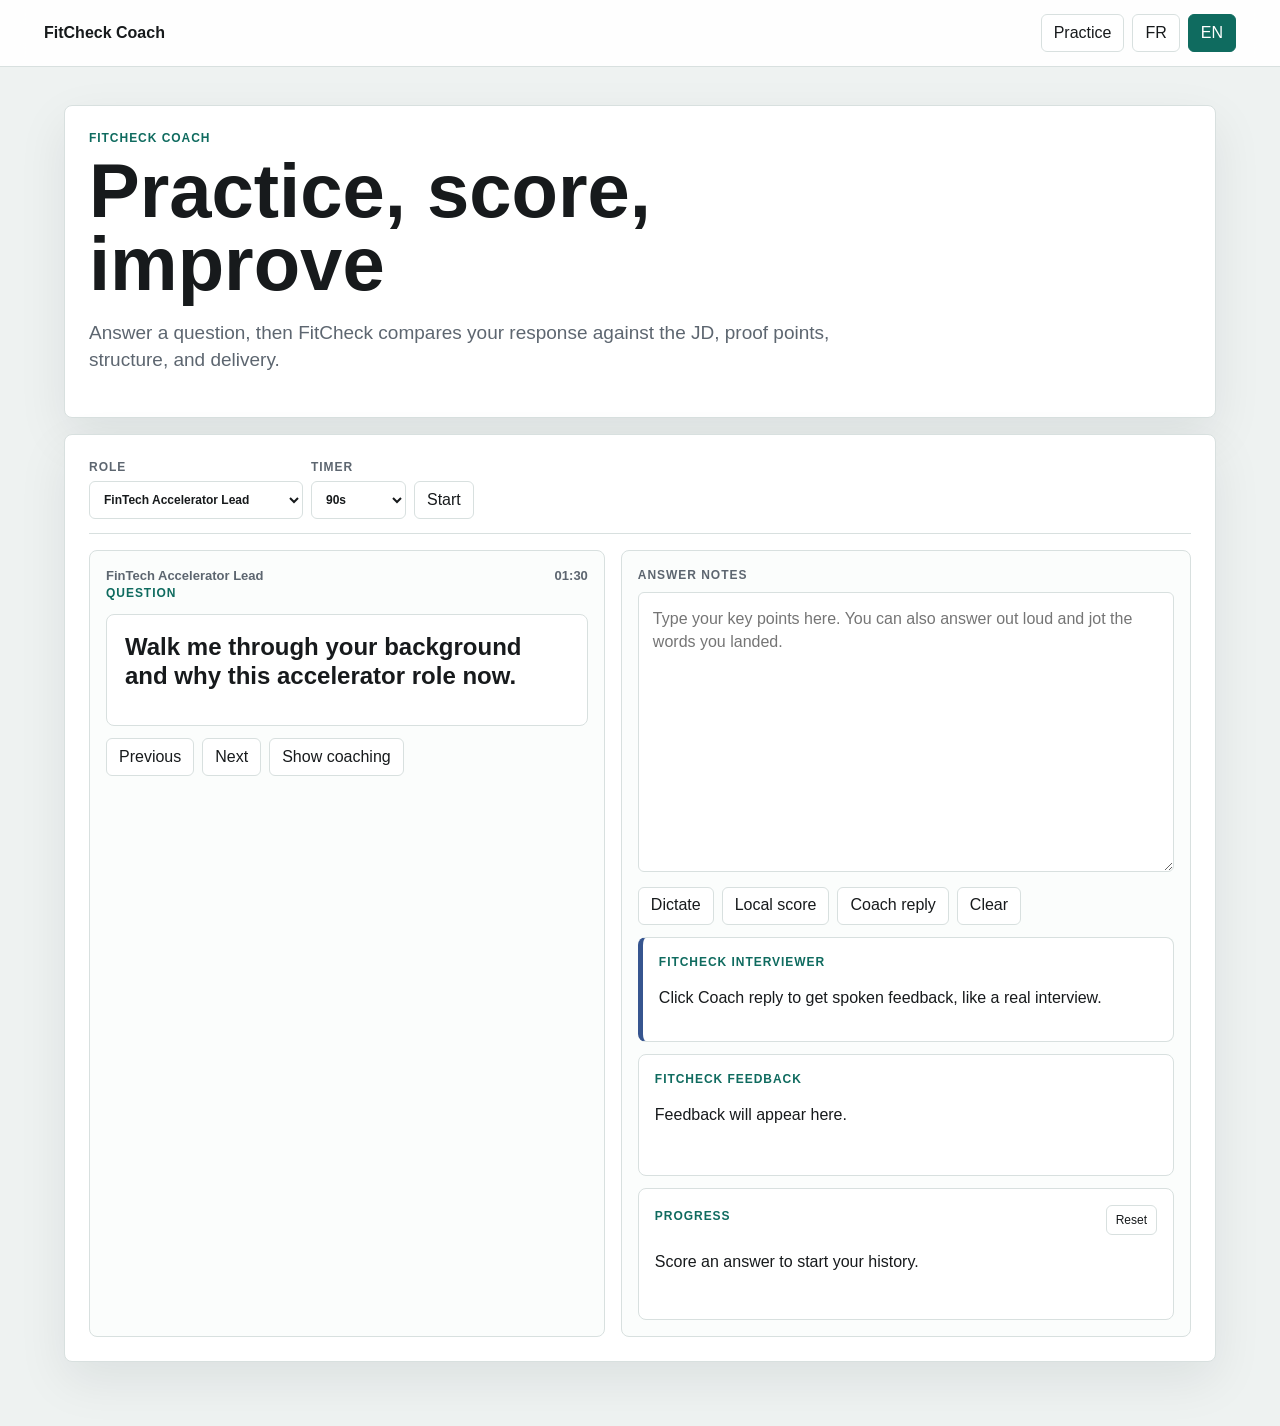
==== practice/index.html @ ef89c90b "Publish public FitCheck Coach demo" ====
<!doctype html>
<html lang="en" data-default-lang="en">
<head>
  <meta charset="utf-8">
  <meta name="viewport" content="width=device-width, initial-scale=1">
  <meta name="robots" content="noindex,nofollow">
  <title>FitCheck Practice</title>
  <link rel="stylesheet" href="/style.css">
  <script defer src="/toggle.js"></script>
</head>
<body>
  <header class="topbar">
    <a class="brand" href="/">FitCheck Coach</a>
    <div class="tools" aria-label="Language">
      <a class="nav-link" href="/practice/">Practice</a>
      <button type="button" class="lang-button" data-lang-button="fr" aria-pressed="false" lang="fr">FR</button>
      <button type="button" class="lang-button" data-lang-button="en" aria-pressed="false" lang="en">EN</button>
    </div>
  </header>
  <main class="practice-shell lang-panel" lang="fr" data-lang-panel="fr">
    <section class="practice-hero">
      <p class="eyebrow">FitCheck Coach</p>
      <h1>Pratique, score, améliore</h1>
      <p>Réponds à une question, puis FitCheck compare ta réponse au JD, à tes preuves, et à la qualité de ton français.</p>
    </section>
    <section class="practice-app" data-practice-root data-practice-lang="fr">
      <div class="practice-controls">
        <label>Rôle
          <select data-practice-role>
            <option value="accelerator">FinTech Accelerator Lead</option>
            <option value="delivery">AI Delivery Manager</option>
          </select>
        </label>
        <label>Durée
          <select data-practice-duration>
            <option value="90">90s</option>
            <option value="120">120s</option>
            <option value="180">180s</option>
          </select>
        </label>
        <button type="button" data-practice-start>Commencer</button>
      </div>
      <div class="practice-grid">
        <section class="interviewer-card">
          <div class="interviewer-topline">
            <span data-practice-role-title></span>
            <strong data-practice-timer>--:--</strong>
          </div>
          <h2>Question</h2>
          <p class="practice-question" data-practice-question>Clique Commencer pour lancer la simulation.</p>
          <div class="practice-actions">
            <button type="button" data-practice-prev>Précédente</button>
            <button type="button" data-practice-next>Suivante</button>
            <button type="button" data-practice-coach>Voir coaching</button>
          </div>
          <div class="coach-card" data-practice-coach-panel hidden>
            <h3>Ce qu'il faut viser</h3>
            <p data-practice-coach-text></p>
            <h3>Signal JD</h3>
            <p data-practice-jd></p>
            <h3>Preuves à placer</h3>
            <ul data-practice-proof></ul>
          </div>
        </section>
        <section class="answer-card">
          <label for="practice-answer-fr">Notes de réponse</label>
          <textarea id="practice-answer-fr" data-practice-answer placeholder="Tape tes points clés ici. Tu peux aussi répondre à voix haute et noter les mots que tu as placés."></textarea>
          <div class="practice-actions">
            <button type="button" data-practice-dictate>Dicter</button>
            <button type="button" data-practice-score>Score local</button>
            <button type="button" data-practice-agent>Réponse coach</button>
            <button type="button" data-practice-clear>Effacer</button>
          </div>
          <div class="agent-card">
            <h3>Intervieweur FitCheck</h3>
            <p data-practice-agent-text>Clique « Réponse coach » pour recevoir un retour parlé, comme dans une vraie entrevue.</p>
          </div>
          <div class="score-card">
            <h3>Feedback FitCheck</h3>
            <p data-practice-score-text>Le feedback apparaîtra ici.</p>
            <ul class="feedback-list" data-practice-score-list></ul>
          </div>
          <div class="history-card">
            <div class="history-head">
              <h3>Progrès</h3>
              <button type="button" data-practice-history-clear>Réinitialiser</button>
            </div>
            <p data-practice-history-summary>Score une réponse pour créer ton historique.</p>
            <ol class="history-list" data-practice-history-list></ol>
          </div>
        </section>
      </div>
    </section>
  </main>
  <main class="practice-shell lang-panel" lang="en" data-lang-panel="en">
    <section class="practice-hero">
      <p class="eyebrow">FitCheck Coach</p>
      <h1>Practice, score, improve</h1>
      <p>Answer a question, then FitCheck compares your response against the JD, proof points, structure, and delivery.</p>
    </section>
    <section class="practice-app" data-practice-root data-practice-lang="en">
      <div class="practice-controls">
        <label>Role
          <select data-practice-role>
            <option value="accelerator">FinTech Accelerator Lead</option>
            <option value="delivery">AI Delivery Manager</option>
          </select>
        </label>
        <label>Timer
          <select data-practice-duration>
            <option value="90">90s</option>
            <option value="120">120s</option>
            <option value="180">180s</option>
          </select>
        </label>
        <button type="button" data-practice-start>Start</button>
      </div>
      <div class="practice-grid">
        <section class="interviewer-card">
          <div class="interviewer-topline">
            <span data-practice-role-title></span>
            <strong data-practice-timer>--:--</strong>
          </div>
          <h2>Question</h2>
          <p class="practice-question" data-practice-question>Click Start to begin the simulation.</p>
          <div class="practice-actions">
            <button type="button" data-practice-prev>Previous</button>
            <button type="button" data-practice-next>Next</button>
            <button type="button" data-practice-coach>Show coaching</button>
          </div>
          <div class="coach-card" data-practice-coach-panel hidden>
            <h3>What to aim for</h3>
            <p data-practice-coach-text></p>
            <h3>JD signal</h3>
            <p data-practice-jd></p>
            <h3>Proof to place</h3>
            <ul data-practice-proof></ul>
          </div>
        </section>
        <section class="answer-card">
          <label for="practice-answer-en">Answer notes</label>
          <textarea id="practice-answer-en" data-practice-answer placeholder="Type your key points here. You can also answer out loud and jot the words you landed."></textarea>
          <div class="practice-actions">
            <button type="button" data-practice-dictate>Dictate</button>
            <button type="button" data-practice-score>Local score</button>
            <button type="button" data-practice-agent>Coach reply</button>
            <button type="button" data-practice-clear>Clear</button>
          </div>
          <div class="agent-card">
            <h3>FitCheck interviewer</h3>
            <p data-practice-agent-text>Click Coach reply to get spoken feedback, like a real interview.</p>
          </div>
          <div class="score-card">
            <h3>FitCheck feedback</h3>
            <p data-practice-score-text>Feedback will appear here.</p>
            <ul class="feedback-list" data-practice-score-list></ul>
          </div>
          <div class="history-card">
            <div class="history-head">
              <h3>Progress</h3>
              <button type="button" data-practice-history-clear>Reset</button>
            </div>
            <p data-practice-history-summary>Score an answer to start your history.</p>
            <ol class="history-list" data-practice-history-list></ol>
          </div>
        </section>
      </div>
    </section>
  </main>
  <script id="practice-data" type="application/json">{"en":{"accelerator":{"title":"FinTech Accelerator Lead","focus":"Screening for founder coaching, partner activation, program ownership, and measurable startup growth.","jdSignals":["accelerator","startup advisory","partner activation","program management","growth metrics","fintech"],"proof":["Founder coaching","Commercial pipeline design","Partner activation","Fintech data governance"],"proofSignals":["founder","pipeline","partner","fintech","data","growth","coaching","metric"],"gap":"If you lack formal fund-side investing experience, frame yourself as the operator founders need beside them.","questions":[{"q":"Walk me through your background and why this accelerator role now.","jd":"They need a credible operator who can coach founders and activate an ecosystem.","coach":"Lead with founder-side pattern recognition, measurable growth work, and practical coaching.","terms":["founder","operator","accelerator","fintech","growth","coaching"],"improve":"Add one sentence that links your operator experience directly to resident founders."},{"q":"How would you improve the resident startup experience in the first 90 days?","jd":"They are testing program ownership, diagnostics, partner use, and measurable outcomes.","coach":"Say diagnostic first, then segment startups, map partners, set KPIs, and create follow-up rhythm.","terms":["diagnostic","segment","partners","KPI","90 days","follow-up"],"improve":"Name a first 90-day operating rhythm: diagnostic, segmentation, partner map, office hours, KPI review."},{"q":"What question would you ask that helps your candidacy?","jd":"A strong question should make them picture you solving their most urgent problem.","coach":"Ask what they need to see in the first 90 days to trust you with founders and partners.","terms":["90 days","trust","founders","partners","first"],"improve":"Ask what success would need to look like in your first 90 days."}]},"delivery":{"title":"AI Delivery Manager","focus":"Screening for client discovery, AI roadmap, delivery risk management, adoption, and measurable ROI.","jdSignals":["AI delivery","client discovery","roadmap","adoption","risk","ROI"],"proof":["AI adoption roadmap","Workflow redesign","Stakeholder alignment","Measured delivery outcomes"],"proofSignals":["AI","client","workflow","stakeholder","adoption","metric","roadmap","risk"],"gap":"If you lack deep vertical specialization, bridge with structured discovery, domain-expert pairing, and fast learning loops.","questions":[{"q":"Tell me why you fit an AI Delivery Manager role.","jd":"They need a client-facing delivery manager who can turn business pain into AI work that lands.","coach":"Position yourself between strategy, client alignment, delivery, and adoption.","terms":["strategy","delivery","adoption","client","AI","roadmap"],"improve":"Anchor on one measured delivery proof point, then name how you de-risk adoption."},{"q":"How do you turn a client problem into AI use cases and a roadmap?","jd":"They are testing whether you can run discovery before solutioning.","coach":"Start with business pain, users, data, value case, roadmap, pilot, and adoption metrics.","terms":["business pain","users","data","value","roadmap","metrics"],"improve":"Make the sequence explicit: pain, users, data, value case, roadmap, pilot, adoption metric."},{"q":"How would you handle a gap in deep vertical expertise?","jd":"They are checking self-awareness and whether you can learn context without slowing delivery.","coach":"Acknowledge the gap, then bridge with discovery, domain experts, and structured learning.","terms":["gap","domain experts","delivery","learn","discovery"],"improve":"Use the gap, bridge, plan structure: acknowledge it, cite your learning system, explain pairing."}]}},"fr":{"accelerator":{"title":"FinTech Accelerator Lead","focus":"On teste coaching fondateur, activation partenaires, ownership du programme et croissance mesurable.","jdSignals":["accélérateur","advisory startup","activation partenaires","gestion programme","metrics croissance","fintech"],"proof":["Coaching fondateur","Design de pipeline commercial","Activation partenaires","Gouvernance data fintech"],"proofSignals":["fondateur","pipeline","partenaire","fintech","data","croissance","coaching","metric"],"gap":"Si tu n'as pas d'expérience formelle côté fonds, cadre ton profil comme opérateur utile aux fondateurs.","questions":[{"q":"Présentez votre background et pourquoi ce rôle d'accélération maintenant.","jd":"Ils cherchent un opérateur crédible qui peut coacher des fondateurs et activer un écosystème.","coach":"Commence avec expérience côté fondateur, croissance mesurable et coaching pratique.","terms":["fondateur","opérateur","accélérateur","fintech","croissance","coaching"],"improve":"Ajoute une phrase qui connecte ton expérience opérateur aux fondateurs résidents."},{"q":"Comment amélioreriez-vous l'expérience des startups dans les 90 premiers jours ?","jd":"Ils testent ownership programme, diagnostic, partenaires et résultats mesurables.","coach":"Dis diagnostic, segmentation, partner map, KPI, et rythme de follow-up.","terms":["diagnostic","segmenter","partenaires","KPI","90 jours","follow-up"],"improve":"Nomme le rythme: diagnostic, segmentation, partner map, office hours, review KPI."},{"q":"Quelle question poseriez-vous pour aider votre candidature ?","jd":"Une bonne question doit les aider à t'imaginer sur leur problème urgent.","coach":"Demande ce qu'ils veulent voir dans les 90 premiers jours pour te faire confiance.","terms":["90 jours","confiance","fondateurs","partenaires","first"],"improve":"Demande à quoi ressemble le succès dans tes 90 premiers jours."}]},"delivery":{"title":"AI Delivery Manager","focus":"On teste discovery client, roadmap IA, delivery risk, adoption et ROI mesurable.","jdSignals":["AI delivery","client discovery","roadmap","adoption","risk","ROI"],"proof":["Roadmap AI adoption","Workflow redesign","Alignement stakeholders","Delivery outcomes mesurés"],"proofSignals":["AI","client","workflow","stakeholder","adoption","metric","roadmap","risk"],"gap":"Si tu n'es pas spécialiste deep d'un vertical, bridge avec discovery structurée, experts domaine et learning loops.","questions":[{"q":"Pourquoi êtes-vous un bon fit pour un rôle AI Delivery Manager ?","jd":"Ils cherchent un delivery manager client-facing qui transforme un business pain en travail IA qui atterrit.","coach":"Positionne-toi entre stratégie, client alignment, delivery et adoption.","terms":["stratégie","delivery","adoption","client","AI","roadmap"],"improve":"Ancre sur une preuve delivery mesurée, puis explique comment tu de-risk l'adoption."},{"q":"Comment transformez-vous un problème client en use cases IA et roadmap ?","jd":"Ils testent si tu peux faire discovery avant de solutionner.","coach":"Commence avec business pain, users, data, value case, roadmap, pilot, adoption metrics.","terms":["business pain","users","data","value","roadmap","metrics"],"improve":"Rends la séquence claire: pain, users, data, value case, roadmap, pilot, adoption metric."},{"q":"Comment gérez-vous un gap de spécialisation verticale ?","jd":"Ils testent self-awareness et capacité à apprendre sans ralentir le delivery.","coach":"Reconnais le gap, puis bridge avec discovery, experts domaine et learning loops.","terms":["gap","domain experts","delivery","learn","discovery"],"improve":"Structure: reconnaître le gap, citer ton système d'apprentissage, expliquer le pairing."}]}}}</script>
  <script defer src="/practice.js"></script>
</body>
</html>
---- style.css ----
:root {
  color-scheme: light dark;
  --bg: #eef2f1;
  --paper: #fff;
  --ink: #171a1c;
  --muted: #5d6670;
  --line: #d8e0df;
  --accent: #0f6b5f;
  --accent-2: #36558f;
  --accent-soft: #e4f2ef;
  --shadow: 0 18px 50px rgba(18, 30, 38, .08);
}
@media (prefers-color-scheme: dark) {
  :root {
    --bg: #101718;
    --paper: #171f20;
    --ink: #f2f6f5;
    --muted: #a8b5b7;
    --line: #2c3a3c;
    --accent: #80d6c7;
    --accent-2: #9eb8ff;
    --accent-soft: #1d3935;
    --shadow: 0 18px 50px rgba(0, 0, 0, .25);
  }
}
* { box-sizing: border-box; }
body {
  margin: 0;
  background: var(--bg);
  color: var(--ink);
  font: 16px/1.42 Arial, Helvetica, sans-serif;
}
a { color: inherit; }
.topbar {
  position: sticky;
  top: 0;
  z-index: 4;
  display: flex;
  justify-content: space-between;
  align-items: center;
  gap: 16px;
  padding: 14px clamp(16px, 4vw, 44px);
  background: color-mix(in srgb, var(--paper) 92%, transparent);
  border-bottom: 1px solid var(--line);
  backdrop-filter: blur(12px);
}
.brand { font-weight: 800; text-decoration: none; white-space: nowrap; }
.tools, .practice-actions, .practice-controls { display: flex; flex-wrap: wrap; gap: 8px; align-items: end; }
button, .nav-link {
  min-height: 38px;
  border: 1px solid var(--line);
  background: var(--paper);
  color: var(--ink);
  border-radius: 6px;
  padding: 0 12px;
  font: inherit;
  cursor: pointer;
  text-decoration: none;
  display: inline-flex;
  align-items: center;
}
button[aria-pressed="true"] { background: var(--accent); color: var(--paper); border-color: var(--accent); }
button:focus-visible, a:focus-visible, textarea:focus-visible, select:focus-visible { outline: 3px solid color-mix(in srgb, var(--accent) 45%, transparent); outline-offset: 3px; }
.index-shell, .practice-shell { max-width: 1180px; margin: 0 auto; padding: 38px 14px 64px; }
.index-hero, .practice-hero, .practice-app, .brief-card {
  background: var(--paper);
  border: 1px solid var(--line);
  border-radius: 8px;
  padding: 24px;
  box-shadow: var(--shadow);
}
.eyebrow {
  margin: 0 0 8px;
  color: var(--accent);
  font-size: 12px;
  font-weight: 800;
  letter-spacing: .08em;
  text-transform: uppercase;
}
h1 { margin: 0; max-width: 860px; font-size: clamp(38px, 7vw, 76px); line-height: .96; }
h2, h3 { margin: 0 0 8px; color: var(--accent); font-size: 12px; letter-spacing: .08em; text-transform: uppercase; }
.index-hero p:not(.eyebrow), .practice-hero p:not(.eyebrow) { max-width: 760px; color: var(--muted); font-size: 19px; }
.cards { display: grid; grid-template-columns: repeat(2, minmax(0, 1fr)); gap: 14px; margin-top: 18px; }
.brief-card { display: grid; gap: 10px; min-height: 170px; text-decoration: none; }
.practice-card { border-left: 5px solid var(--accent); background: linear-gradient(135deg, var(--accent-soft), var(--paper)); }
.brief-card span, .brief-card small { color: var(--muted); }
.brief-card strong { font-size: 28px; line-height: 1.05; }
.practice-app { margin-top: 16px; }
.practice-controls { padding-bottom: 14px; border-bottom: 1px solid var(--line); }
.practice-controls label, .answer-card label { display: grid; gap: 5px; color: var(--muted); font-size: 12px; font-weight: 800; letter-spacing: .08em; text-transform: uppercase; }
select, textarea { border: 1px solid var(--line); border-radius: 6px; background: var(--paper); color: var(--ink); font: inherit; }
select { min-height: 38px; padding: 0 36px 0 10px; }
.practice-grid { display: grid; grid-template-columns: .95fr 1.05fr; gap: 16px; margin-top: 16px; }
.interviewer-card, .answer-card, .coach-card, .score-card, .agent-card, .history-card {
  border: 1px solid var(--line);
  border-radius: 8px;
  padding: 16px;
  background: color-mix(in srgb, var(--paper) 84%, var(--accent-soft));
}
.coach-card, .score-card, .agent-card, .history-card { margin-top: 12px; background: var(--paper); }
.agent-card { border-left: 5px solid var(--accent-2); }
.interviewer-topline { display: flex; justify-content: space-between; gap: 12px; color: var(--muted); font-size: 13px; font-weight: 800; }
.practice-question { min-height: 112px; margin: 12px 0; padding: 18px; border-radius: 8px; background: var(--paper); border: 1px solid var(--line); font-size: 24px; line-height: 1.2; font-weight: 800; }
textarea { width: 100%; min-height: 280px; margin: 8px 0; padding: 14px; resize: vertical; line-height: 1.45; }
.feedback-list, .history-list { display: grid; gap: 7px; margin-top: 10px; padding-left: 18px; }
.history-head { display: flex; justify-content: space-between; gap: 10px; align-items: center; }
.history-head button { min-height: 30px; padding: 0 9px; font-size: 12px; }
.history-list { color: var(--muted); font-size: 13px; }
html[data-active-lang="fr"] [data-lang-panel="en"], html[data-active-lang="en"] [data-lang-panel="fr"] { display: none; }
@media screen and (max-width: 900px) {
  .cards, .practice-grid { grid-template-columns: 1fr; }
  .index-shell, .practice-shell { padding: 18px 8px 44px; }
  .index-hero, .practice-hero, .practice-app { padding: 16px; }
  h1 { font-size: 34px; }
  .practice-question { font-size: 20px; min-height: 96px; padding: 14px; }
  textarea { min-height: 220px; }
}
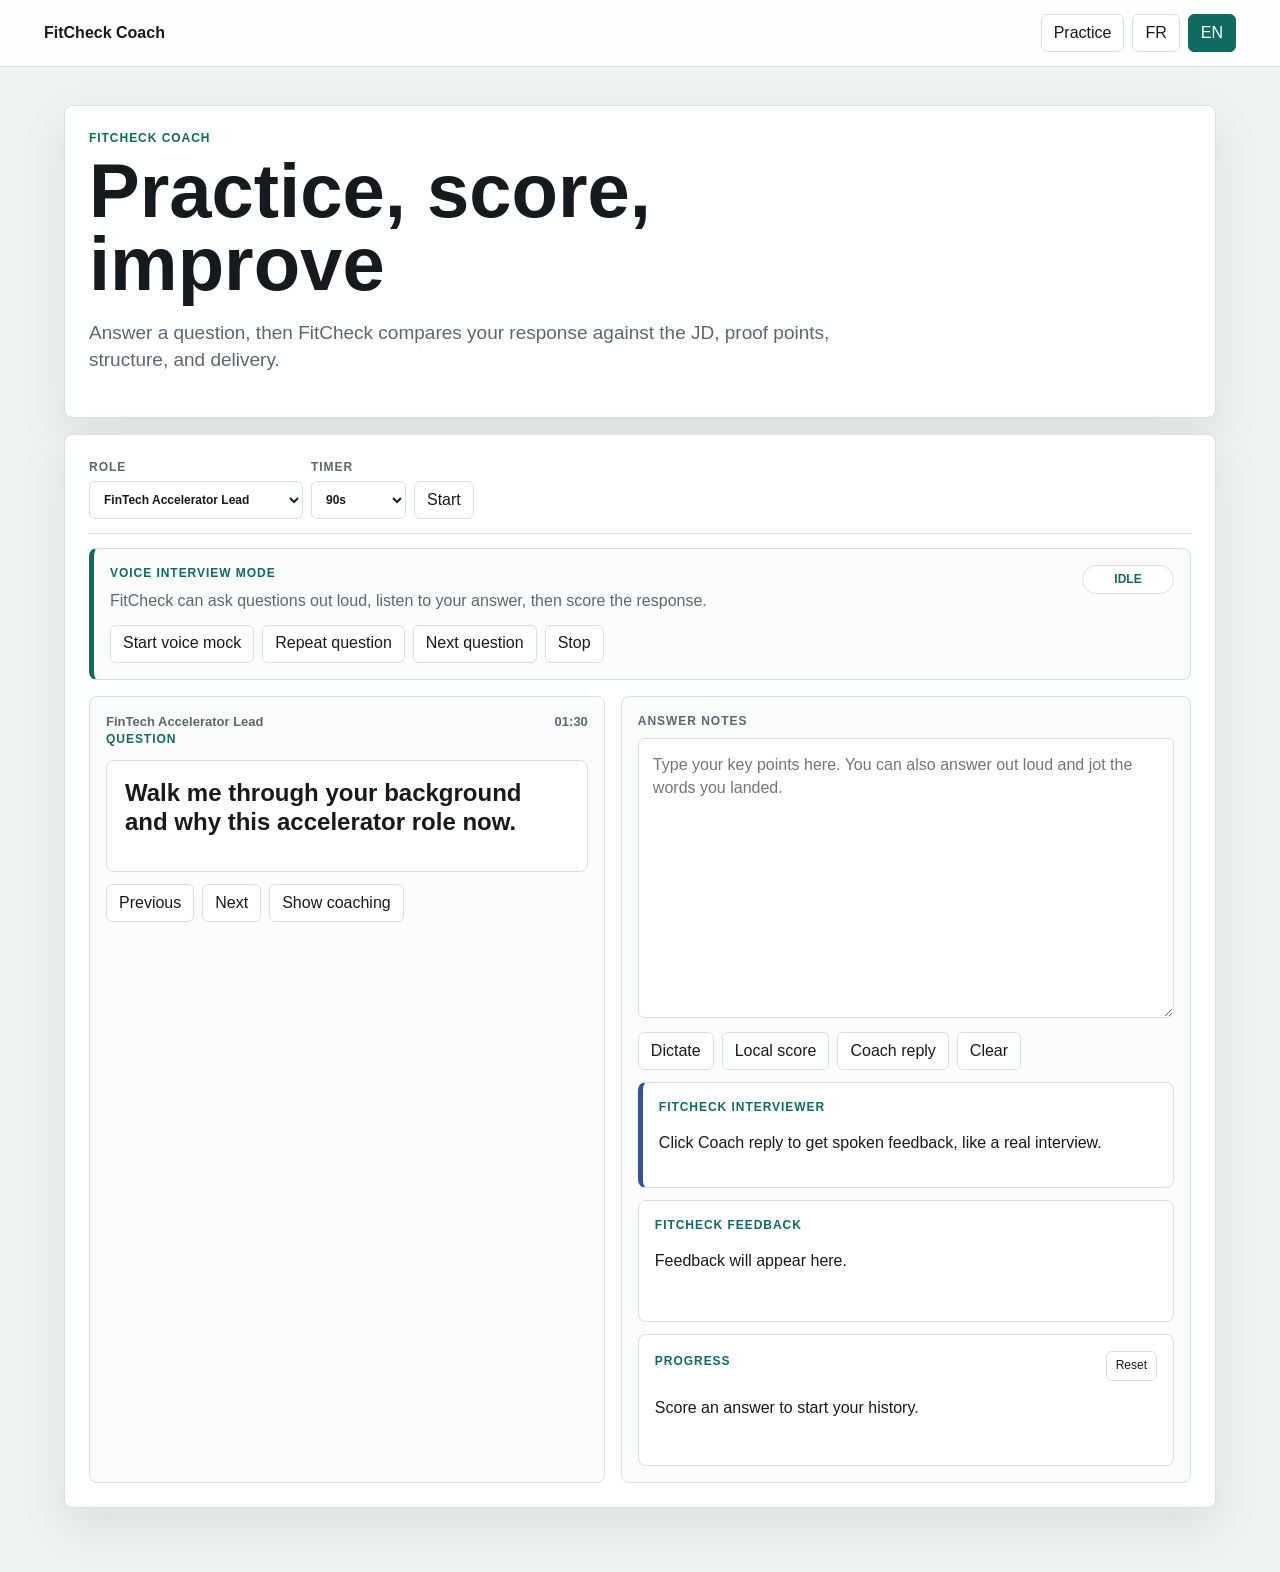
==== commit 631d9112: "Add voice interview mode roadmap" ====
--- a/practice/index.html
+++ b/practice/index.html
@@ -40,6 +40,21 @@
         </label>
         <button type="button" data-practice-start>Commencer</button>
       </div>
+      <section class="voice-card" data-voice-panel>
+        <div class="voice-head">
+          <div>
+            <h2>Mode entrevue vocale</h2>
+            <p data-voice-status>FitCheck peut poser les questions à voix haute, écouter ta réponse, puis scorer la réponse.</p>
+          </div>
+          <strong data-voice-step>Idle</strong>
+        </div>
+        <div class="practice-actions">
+          <button type="button" data-voice-start>Démarrer mock vocal</button>
+          <button type="button" data-voice-repeat>Répéter question</button>
+          <button type="button" data-voice-next>Question suivante</button>
+          <button type="button" data-voice-stop>Stop</button>
+        </div>
+      </section>
       <div class="practice-grid">
         <section class="interviewer-card">
           <div class="interviewer-topline">
@@ -115,6 +130,21 @@
         </label>
         <button type="button" data-practice-start>Start</button>
       </div>
+      <section class="voice-card" data-voice-panel>
+        <div class="voice-head">
+          <div>
+            <h2>Voice interview mode</h2>
+            <p data-voice-status>FitCheck can ask questions out loud, listen to your answer, then score the response.</p>
+          </div>
+          <strong data-voice-step>Idle</strong>
+        </div>
+        <div class="practice-actions">
+          <button type="button" data-voice-start>Start voice mock</button>
+          <button type="button" data-voice-repeat>Repeat question</button>
+          <button type="button" data-voice-next>Next question</button>
+          <button type="button" data-voice-stop>Stop</button>
+        </div>
+      </section>
       <div class="practice-grid">
         <section class="interviewer-card">
           <div class="interviewer-topline">
--- a/style.css
+++ b/style.css
@@ -91,11 +91,37 @@
 select, textarea { border: 1px solid var(--line); border-radius: 6px; background: var(--paper); color: var(--ink); font: inherit; }
 select { min-height: 38px; padding: 0 36px 0 10px; }
 .practice-grid { display: grid; grid-template-columns: .95fr 1.05fr; gap: 16px; margin-top: 16px; }
-.interviewer-card, .answer-card, .coach-card, .score-card, .agent-card, .history-card {
+.interviewer-card, .answer-card, .coach-card, .score-card, .agent-card, .history-card, .voice-card {
   border: 1px solid var(--line);
   border-radius: 8px;
   padding: 16px;
   background: color-mix(in srgb, var(--paper) 84%, var(--accent-soft));
+}
+.voice-card {
+  margin-top: 14px;
+  border-left: 5px solid var(--accent);
+}
+.voice-head {
+  display: flex;
+  justify-content: space-between;
+  gap: 16px;
+  align-items: start;
+  margin-bottom: 12px;
+}
+.voice-head p {
+  margin: 0;
+  color: var(--muted);
+}
+.voice-head strong {
+  min-width: 92px;
+  padding: 5px 8px;
+  border-radius: 999px;
+  background: var(--paper);
+  border: 1px solid var(--line);
+  color: var(--accent);
+  font-size: 12px;
+  text-align: center;
+  text-transform: uppercase;
 }
 .coach-card, .score-card, .agent-card, .history-card { margin-top: 12px; background: var(--paper); }
 .agent-card { border-left: 5px solid var(--accent-2); }
